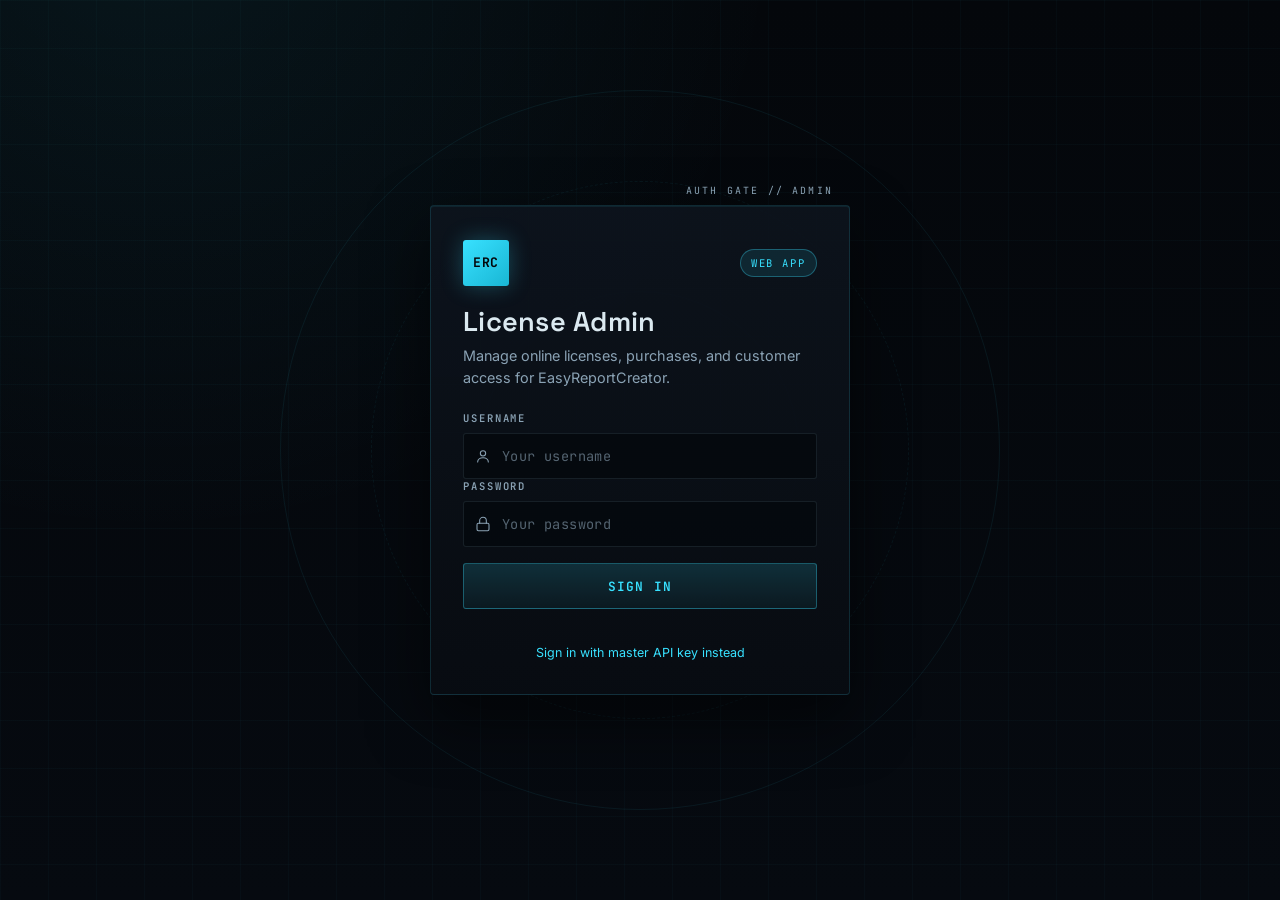
==== website/admin/index.html @ 5f50df86 "Add licence admin, Moneybird buy flow, and site copy fixes. Ship a night-theme admin (issued keys, p" ====
<!DOCTYPE html>
<html lang="en">
<head>
  <meta charset="utf-8">
  <meta name="viewport" content="width=device-width, initial-scale=1">
  <meta name="color-scheme" content="dark">
  <title>License Admin — EasyReportCreator</title>
  <link rel="preconnect" href="https://fonts.googleapis.com">
  <link rel="preconnect" href="https://fonts.gstatic.com" crossorigin>
  <link href="https://fonts.googleapis.com/css2?family=Inter:wght@400;500;600;700&family=Space+Grotesk:wght@500;600;700&family=JetBrains+Mono:wght@400;500;600;700&display=swap" rel="stylesheet">
  <link rel="stylesheet" href="admin.css?v=20260917f">
</head>
<body>
  <div id="login-shell" class="login-shell">
    <div class="login-glow" aria-hidden="true"></div>
    <div class="login-card">
      <div class="login-card-header">
        <div class="login-brand-row">
          <div class="brand-mark">ERC</div>
          <span class="login-product-badge">Web app</span>
        </div>
        <h1>License Admin</h1>
        <p class="login-lead">Manage online licenses, purchases, and customer access for EasyReportCreator.</p>
      </div>

      <form id="login-form" class="login-form">
        <div id="login-userpass">
          <div class="login-field">
            <label class="field-label" for="login-username">Username</label>
            <div class="login-input-wrap">
              <span class="login-input-icon" aria-hidden="true">
                <svg viewBox="0 0 24 24"><circle cx="12" cy="8" r="4"/><path d="M4 21c0-4 3.6-6.5 8-6.5s8 2.5 8 6.5"/></svg>
              </span>
              <input id="login-username" type="text" autocomplete="username" placeholder="Your username">
            </div>
          </div>
          <div class="login-field">
            <label class="field-label" for="login-password">Password</label>
            <div class="login-input-wrap">
              <span class="login-input-icon" aria-hidden="true">
                <svg viewBox="0 0 24 24"><rect x="3" y="11" width="18" height="11" rx="2"/><path d="M7 11V7a5 5 0 0 1 10 0v4"/></svg>
              </span>
              <input id="login-password" type="password" autocomplete="current-password" placeholder="Your password">
            </div>
          </div>
        </div>
        <div id="login-masterkey" class="hidden">
          <div class="login-field">
            <label class="field-label" for="admin-api-key">Master API key</label>
            <div class="login-input-wrap">
              <span class="login-input-icon" aria-hidden="true">
                <svg viewBox="0 0 24 24"><rect x="3" y="11" width="18" height="11" rx="2"/><path d="M7 11V7a5 5 0 0 1 10 0v4"/></svg>
              </span>
              <input id="admin-api-key" type="password" autocomplete="current-password" placeholder="Enter the master API key">
              <button id="toggle-api-key" class="login-toggle-key" type="button" aria-label="Show API key">
                <svg class="icon-show" viewBox="0 0 24 24"><path d="M2 12s3.5-7 10-7 10 7 10 7-3.5 7-10 7-10-7-10-7Z"/><circle cx="12" cy="12" r="3"/></svg>
                <svg class="icon-hide hidden" viewBox="0 0 24 24"><path d="M9.9 4.24A10.94 10.94 0 0 1 12 4c6.5 0 10 7 10 7a17.2 17.2 0 0 1-2.16 3.19"/><path d="M6.11 6.11A17.3 17.3 0 0 0 2 12s3.5 7 10 7a10.8 10.8 0 0 0 5.11-1.28"/><path d="M2 2l20 20"/><path d="M9.88 9.88a3 3 0 0 0 4.24 4.24"/></svg>
              </button>
            </div>
          </div>
        </div>
        <button class="btn btn-primary btn-login full-width" type="submit">Sign in</button>
        <div class="login-alt">
          <button id="login-mode-toggle" type="button">Sign in with master API key instead</button>
        </div>
      </form>
      <div id="login-message" class="inline-message hidden"></div>
    </div>
  </div>

  <div id="app-shell" class="app-shell hidden">
    <div id="sidebar-backdrop" class="sidebar-backdrop hidden"></div>

    <aside id="sidebar" class="sidebar" aria-label="Main navigation">
      <div class="sidebar-top">
        <div class="sidebar-brand">
          <div class="brand-mark small">ERC</div>
          <div>
            <div class="brand-title">License Admin</div>
            <div class="brand-subtitle">EasyReportCreator</div>
          </div>
        </div>
        <button id="sidebar-close" class="btn btn-icon btn-toolbar sidebar-close mobile-only" type="button" aria-label="Close menu">
          <svg viewBox="0 0 24 24"><path d="M18 6 6 18"/><path d="m6 6 12 12"/></svg>
        </button>
      </div>

      <nav class="sidebar-nav" aria-label="Main">
        <button class="nav-item active" data-view="overview" type="button">
          <span class="nav-icon" aria-hidden="true">
            <svg viewBox="0 0 24 24"><rect x="3" y="3" width="7" height="9" rx="1.5"/><rect x="14" y="3" width="7" height="5" rx="1.5"/><rect x="14" y="12" width="7" height="9" rx="1.5"/><rect x="3" y="16" width="7" height="5" rx="1.5"/></svg>
          </span>
          Overview
        </button>
        <button class="nav-item" data-view="licenses" type="button">
          <span class="nav-icon" aria-hidden="true">
            <svg viewBox="0 0 24 24"><circle cx="6.5" cy="12" r="3.5"/><path d="M10 12h10.5"/><path d="M18 12v3"/><path d="M20.5 12v3.5"/></svg>
          </span>
          Licenses
        </button>
        <button class="nav-item" data-view="purchases" type="button">
          <span class="nav-icon" aria-hidden="true">
            <svg viewBox="0 0 24 24"><path d="M18 8a6 6 0 0 0-12 0c0 7-3 9-3 9h18s-3-2-3-9"/><path d="M13.73 21a2 2 0 0 1-3.46 0"/></svg>
          </span>
          Purchases
          <span id="nav-purchases-badge" class="nav-badge hidden">0</span>
        </button>
        <button class="nav-item" data-view="customers" type="button">
          <span class="nav-icon" aria-hidden="true">
            <svg viewBox="0 0 24 24"><circle cx="9" cy="8" r="3.5"/><path d="M2.5 20c0-3.5 3-5.5 6.5-5.5s6.5 2 6.5 5.5"/><circle cx="17" cy="9" r="2.5"/><path d="M17.5 14.6c2.4.5 4 2.1 4 4.4"/></svg>
          </span>
          Customers
        </button>
      </nav>

      <div class="sidebar-footer">
        <div id="current-user-chip" class="current-user">
          <div id="current-user-name" class="current-user-name">admin</div>
          <div id="current-user-role" class="current-user-role">Administrator</div>
        </div>
        <button id="logout-button" class="btn btn-ghost full-width" type="button">Sign out</button>
      </div>
    </aside>

    <div class="app-main">
      <header class="app-header">
        <div class="header-left">
          <button id="menu-toggle" class="btn btn-icon btn-toolbar menu-toggle mobile-only" type="button" aria-label="Open menu">
            <svg viewBox="0 0 24 24"><path d="M4 7h16"/><path d="M4 12h16"/><path d="M4 17h16"/></svg>
          </button>
          <div>
            <h1 id="page-title">Overview</h1>
            <p id="page-subtitle">Monitor licenses and customer access at a glance.</p>
          </div>
        </div>
        <div class="header-actions">
          <button id="refresh-button" class="btn btn-icon btn-toolbar" type="button" title="Refresh">
            <svg viewBox="0 0 24 24"><path d="M21 12a9 9 0 1 1-2.64-6.36"/><path d="M21 3v6h-6"/></svg>
          </button>
          <button id="create-license-button" class="btn btn-primary" type="button">+ New license</button>
        </div>
      </header>

      <main class="page-content">
        <section id="view-overview" class="view active">
          <div class="stats-grid">
            <article class="stat-card">
              <div class="stat-label">Total licenses</div>
              <div id="stats-total-licenses" class="stat-value">0</div>
            </article>
            <article class="stat-card accent">
              <div class="stat-label">Available</div>
              <div id="stats-available-licenses" class="stat-value">0</div>
            </article>
            <article class="stat-card">
              <div class="stat-label">Licenses in use</div>
              <div id="stats-licenses-in-use" class="stat-value">0</div>
            </article>
            <article class="stat-card warn">
              <div class="stat-label">Revoked licenses</div>
              <div id="stats-revoked-licenses" class="stat-value">0</div>
            </article>
            <article class="stat-card notification-stat">
              <div class="stat-label">Pending purchases</div>
              <div id="stats-pending-purchases" class="stat-value">0</div>
            </article>
          </div>

          <section id="pending-purchases-panel" class="panel notification-panel hidden">
            <div class="panel-head">
              <div>
                <h2>Purchase checkouts</h2>
                <p class="panel-desc">Buyers started Moneybird checkout. After payment, issue a key and email it.</p>
              </div>
              <button class="btn btn-ghost btn-small" data-view-jump="purchases" type="button">View all</button>
            </div>
            <div id="pending-purchases-list" class="notification-list"></div>
          </section>

          <div class="split-grid">
            <section class="panel">
              <div class="panel-head"><h2>Recent activity</h2></div>
              <ul id="activity-list" class="activity-list"></ul>
              <div id="activity-empty" class="empty-state hidden">
                <strong>No activity yet</strong>
                <p>Create your first license to get started.</p>
                <button class="btn btn-primary" data-open-create type="button">Create license</button>
              </div>
            </section>
            <section class="panel">
              <div class="panel-head"><h2>Quick actions</h2></div>
              <div class="quick-actions">
                <button class="quick-action" data-open-create type="button">
                  <span class="quick-action-title">Issue a license</span>
                  <span class="quick-action-desc">Generate a 1-year key for a customer</span>
                </button>
                <button class="quick-action" data-view-jump="licenses" type="button">
                  <span class="quick-action-title">Browse licenses</span>
                  <span class="quick-action-desc">Search, copy keys, and revoke access</span>
                </button>
                <button class="quick-action" data-view-jump="purchases" type="button">
                  <span class="quick-action-title">Review purchases</span>
                  <span class="quick-action-desc">Fulfil Moneybird checkouts and email keys</span>
                </button>
              </div>
            </section>
          </div>
        </section>

        <section id="view-licenses" class="view">
          <section class="panel">
            <div class="panel-head">
              <div>
                <h2>License keys</h2>
                <p class="panel-desc">Search, filter, and manage all issued license keys.</p>
              </div>
            </div>
            <div class="toolbar">
              <input id="license-search" class="search-input" type="search" placeholder="Search by license key or customer name">
              <div class="filter-tabs" role="tablist">
                <button class="filter-tab active" data-license-filter="all" type="button">All</button>
                <button class="filter-tab" data-license-filter="available" type="button">Available</button>
                <button class="filter-tab" data-license-filter="in_use" type="button">In use</button>
                <button class="filter-tab" data-license-filter="revoked" type="button">Revoked</button>
              </div>
            </div>
            <div class="table-wrap">
              <table class="data-table">
                <thead>
                  <tr>
                    <th>License key</th>
                    <th>Customer</th>
                    <th>Validity</th>
                    <th>Status</th>
                    <th>Created</th>
                    <th></th>
                  </tr>
                </thead>
                <tbody id="licenses-table-body"></tbody>
              </table>
            </div>
            <div id="licenses-empty" class="empty-state hidden">
              <strong>No licenses found</strong>
              <p>Try a different search or create a new license.</p>
            </div>
          </section>
        </section>

        <section id="view-purchases" class="view">
          <section class="panel">
            <div class="panel-head">
              <div>
                <h2>Purchases</h2>
                <p class="panel-desc">Checkout intents from the buy page (Moneybird). Issue a key after payment.</p>
              </div>
            </div>
            <div class="toolbar">
              <input id="purchase-search" class="search-input" type="search" placeholder="Search by name, email, or company">
              <div class="filter-tabs" role="tablist">
                <button class="filter-tab active" data-purchase-filter="pending" type="button">Pending</button>
                <button class="filter-tab" data-purchase-filter="fulfilled" type="button">Fulfilled</button>
                <button class="filter-tab" data-purchase-filter="all" type="button">All</button>
              </div>
            </div>
            <div class="table-wrap">
              <table class="data-table">
                <thead>
                  <tr>
                    <th>When</th>
                    <th>Name</th>
                    <th>Email</th>
                    <th>Company</th>
                    <th>VAT</th>
                    <th>Status</th>
                    <th></th>
                  </tr>
                </thead>
                <tbody id="purchases-table-body"></tbody>
              </table>
            </div>
            <div id="purchases-empty" class="empty-state hidden">
              <strong>No purchases found</strong>
              <p>Intents appear when someone starts checkout on the buy page.</p>
            </div>
          </section>
        </section>

        <section id="view-customers" class="view">
          <section class="panel">
            <div class="panel-head">
              <div>
                <h2>Customers</h2>
                <p class="panel-desc">People who hold a license key — contact details and keys in one place.</p>
              </div>
            </div>
            <div class="toolbar">
              <input id="customer-search" class="search-input" type="search" placeholder="Search by name, email, or company">
            </div>
            <div class="table-wrap">
              <table class="data-table">
                <thead>
                  <tr>
                    <th>Customer</th>
                    <th>Email</th>
                    <th>Company</th>
                    <th>Licenses</th>
                    <th>Last activity</th>
                  </tr>
                </thead>
                <tbody id="customers-table-body"></tbody>
              </table>
            </div>
            <div id="customers-empty" class="empty-state hidden">
              <strong>No customers yet</strong>
              <p>Customers appear when you issue licenses or fulfil purchases.</p>
            </div>
          </section>
        </section>
      </main>
    </div>
  </div>

  <div id="toast-container" class="toast-container" aria-live="polite"></div>

  <div id="modal-backdrop" class="modal-backdrop hidden">
    <div id="modal" class="modal" role="dialog" aria-modal="true" aria-labelledby="modal-title">
      <div class="modal-header">
        <h2 id="modal-title">Modal</h2>
        <button id="modal-close" class="btn btn-icon btn-toolbar" type="button" aria-label="Close">
          <svg viewBox="0 0 24 24"><path d="M18 6 6 18"/><path d="m6 6 12 12"/></svg>
        </button>
      </div>
      <div id="modal-body" class="modal-body"></div>
      <div id="modal-footer" class="modal-footer hidden"></div>
    </div>
  </div>

  <script src="admin.js?v=20260917f"></script>
</body>
</html>
---- website/admin/admin.css ----
:root {
  /* Render native widgets (select dropdowns, autofill, spinners, scrollbars)
     in dark mode so they match the theme. */
  color-scheme: dark;
  --bg: #04070b;
  --bg-soft: #070b11;
  --panel: #0a0f16;
  --panel-2: #0d141d;
  --border: rgba(56, 225, 255, 0.14);
  --border-strong: rgba(56, 225, 255, 0.32);
  --hairline: rgba(148, 197, 214, 0.12);
  --text: #dbe9f0;
  --muted: #8aa2b4;
  --accent: #38e1ff;
  --accent-dim: #19b6d4;
  --accent-soft: rgba(56, 225, 255, 0.1);
  --accent-glow: rgba(56, 225, 255, 0.28);
  --success: #3dedae;
  --success-soft: rgba(61, 237, 174, 0.12);
  --warn: #ffb547;
  --warn-soft: rgba(255, 181, 71, 0.12);
  --danger: #ff5470;
  --danger-soft: rgba(255, 84, 112, 0.12);
  --radius: 4px;
  --radius-sm: 3px;
  --shadow: 0 24px 60px rgba(0, 0, 0, 0.55);
  --sidebar-width: 264px;
  --font-display: "Space Grotesk", "Inter", sans-serif;
  --font-body: "Inter", "Segoe UI", sans-serif;
  --font-mono: "JetBrains Mono", Consolas, monospace;
}

* {
  box-sizing: border-box;
}

html,
body {
  margin: 0;
  min-height: 100%;
}

body {
  font-family: var(--font-body);
  font-size: 14px;
  background:
    linear-gradient(rgba(56, 225, 255, 0.025) 1px, transparent 1px),
    linear-gradient(90deg, rgba(56, 225, 255, 0.025) 1px, transparent 1px),
    radial-gradient(circle at 12% -10%, rgba(56, 225, 255, 0.07), transparent 42%),
    linear-gradient(180deg, var(--bg) 0%, #060a10 100%);
  background-size: 48px 48px, 48px 48px, auto, auto;
  color: var(--text);
  -webkit-font-smoothing: antialiased;
}

button,
input {
  font: inherit;
}

.hidden {
  display: none !important;
}

.mono {
  font-family: var(--font-mono);
  font-size: 0.86em;
  letter-spacing: 0.02em;
}

::selection {
  background: rgba(56, 225, 255, 0.28);
}

::-webkit-scrollbar {
  width: 10px;
  height: 10px;
}

::-webkit-scrollbar-thumb {
  background: rgba(56, 225, 255, 0.16);
  border: 3px solid var(--bg);
  border-radius: 8px;
}

::-webkit-scrollbar-track {
  background: transparent;
}

/* ---------- Login ---------- */

.login-shell {
  position: relative;
  min-height: 100vh;
  display: grid;
  place-items: center;
  padding: 24px;
  overflow: hidden;
}

.login-glow {
  position: absolute;
  width: 720px;
  height: 720px;
  border: 1px solid var(--border);
  border-radius: 999px;
  opacity: 0.5;
  pointer-events: none;
}

.login-glow::before,
.login-glow::after {
  content: "";
  position: absolute;
  inset: 90px;
  border: 1px dashed rgba(56, 225, 255, 0.12);
  border-radius: 999px;
}

.login-glow::after {
  inset: 200px;
  border-style: solid;
  border-color: rgba(56, 225, 255, 0.08);
}

.login-card {
  position: relative;
  width: min(420px, 100%);
  padding: 34px 32px 30px;
  background: linear-gradient(180deg, rgba(13, 20, 29, 0.92), rgba(8, 12, 18, 0.96));
  border: 1px solid var(--border);
  border-radius: var(--radius);
  box-shadow: var(--shadow), inset 0 1px 0 rgba(56, 225, 255, 0.08);
}

.login-card::before {
  content: "AUTH GATE // ADMIN";
  position: absolute;
  top: -1px;
  right: 16px;
  transform: translateY(-100%);
  font-family: var(--font-mono);
  font-size: 0.62rem;
  letter-spacing: 0.22em;
  color: var(--muted);
  padding-bottom: 8px;
}

.login-card-header h1 {
  margin: 18px 0 6px;
  font-family: var(--font-display);
  font-size: 1.7rem;
  font-weight: 600;
  letter-spacing: 0.01em;
}

.login-brand-row {
  display: flex;
  align-items: center;
  justify-content: space-between;
  gap: 12px;
}

.brand-mark {
  width: 46px;
  height: 46px;
  display: grid;
  place-items: center;
  font-family: var(--font-mono);
  font-weight: 700;
  font-size: 0.82rem;
  letter-spacing: 0.06em;
  color: var(--bg);
  background: linear-gradient(135deg, var(--accent), var(--accent-dim));
  border-radius: var(--radius-sm);
  box-shadow: 0 0 22px var(--accent-glow);
}

.brand-mark.small {
  width: 38px;
  height: 38px;
  font-size: 0.7rem;
}

.login-product-badge {
  font-family: var(--font-mono);
  font-size: 0.66rem;
  letter-spacing: 0.18em;
  text-transform: uppercase;
  color: var(--accent);
  padding: 6px 10px;
  border: 1px solid var(--border-strong);
  border-radius: 999px;
  background: var(--accent-soft);
}

.login-lead {
  margin: 0 0 22px;
  color: var(--muted);
  font-size: 0.9rem;
  line-height: 1.55;
}

.login-form {
  display: grid;
  gap: 16px;
}

.login-field {
  display: grid;
  gap: 8px;
}

.field-label {
  font-family: var(--font-mono);
  font-size: 0.66rem;
  font-weight: 600;
  letter-spacing: 0.18em;
  text-transform: uppercase;
  color: var(--muted);
}

.login-input-wrap {
  position: relative;
  display: flex;
  align-items: center;
}

.login-input-icon {
  position: absolute;
  left: 12px;
  width: 16px;
  height: 16px;
  color: var(--muted);
  pointer-events: none;
}

.login-input-icon svg {
  width: 100%;
  height: 100%;
  fill: none;
  stroke: currentColor;
  stroke-width: 1.6;
  stroke-linecap: round;
  stroke-linejoin: round;
}

.login-input-wrap input {
  width: 100%;
  height: 46px;
  padding: 0 44px 0 38px;
  background: rgba(4, 8, 12, 0.7);
  border: 1px solid var(--hairline);
  border-radius: var(--radius-sm);
  color: var(--text);
  font-family: var(--font-mono);
  font-size: 0.85rem;
  letter-spacing: 0.05em;
  transition: border-color 0.15s ease, box-shadow 0.15s ease;
}

.login-input-wrap input:focus {
  outline: none;
  border-color: var(--accent);
  box-shadow: 0 0 0 1px var(--accent), 0 0 18px rgba(56, 225, 255, 0.14);
}

.login-input-wrap input::placeholder {
  color: rgba(138, 162, 180, 0.6);
  letter-spacing: 0.03em;
}

input:-webkit-autofill,
input:-webkit-autofill:hover,
input:-webkit-autofill:focus,
input:-webkit-autofill:active,
textarea:-webkit-autofill,
select:-webkit-autofill {
  /* Chrome paints autofilled fields white; the inset shadow repaints them dark. */
  -webkit-box-shadow: 0 0 0 1000px #060b10 inset;
  box-shadow: 0 0 0 1000px #060b10 inset;
  -webkit-text-fill-color: var(--text);
  caret-color: var(--text);
  border: 1px solid var(--hairline);
  transition: background-color 9999s ease-out 0s;
}

/* Native selects (role pickers etc.) and their dropdown lists. */
select {
  background-color: rgba(4, 8, 12, 0.7);
  color: var(--text);
  border: 1px solid var(--hairline);
  border-radius: var(--radius-sm);
}

select:focus {
  outline: none;
  border-color: var(--accent);
  box-shadow: 0 0 0 1px var(--accent);
}

select option {
  background-color: var(--panel-2);
  color: var(--text);
}

/* Chrome paints the selected option with a native light highlight; the inset
   shadow repaints it (same trick as autofill). */
select option:checked {
  box-shadow: 0 0 10px 100px var(--panel-2) inset;
  color: var(--accent);
}

/* Search fields: keep the native clear button from rendering light. */
input[type="search"]::-webkit-search-cancel-button {
  filter: invert(0.7);
}

.login-toggle-key {
  position: absolute;
  right: 6px;
  width: 34px;
  height: 34px;
  display: grid;
  place-items: center;
  background: transparent;
  border: none;
  border-radius: var(--radius-sm);
  color: var(--muted);
  cursor: pointer;
  transition: color 0.15s ease, background 0.15s ease;
}

.login-toggle-key:hover {
  color: var(--accent);
  background: var(--accent-soft);
}

.login-toggle-key svg {
  width: 17px;
  height: 17px;
  fill: none;
  stroke: currentColor;
  stroke-width: 1.6;
  stroke-linecap: round;
  stroke-linejoin: round;
}

/* ---------- Buttons ---------- */

.btn {
  display: inline-flex;
  align-items: center;
  justify-content: center;
  gap: 8px;
  height: 38px;
  padding: 0 16px;
  border-radius: var(--radius-sm);
  border: 1px solid var(--hairline);
  background: var(--panel-2);
  color: var(--text);
  font-family: var(--font-mono);
  font-size: 0.74rem;
  font-weight: 600;
  letter-spacing: 0.1em;
  text-transform: uppercase;
  cursor: pointer;
  transition: background 0.15s ease, border-color 0.15s ease, color 0.15s ease, box-shadow 0.15s ease;
}

.btn:hover {
  border-color: var(--border-strong);
}

.btn:disabled {
  opacity: 0.45;
  cursor: not-allowed;
}

.btn-primary {
  background: linear-gradient(180deg, rgba(56, 225, 255, 0.16), rgba(56, 225, 255, 0.06));
  border-color: var(--border-strong);
  color: var(--accent);
}

.btn-primary:hover {
  background: linear-gradient(180deg, rgba(56, 225, 255, 0.26), rgba(56, 225, 255, 0.1));
  box-shadow: 0 0 18px rgba(56, 225, 255, 0.2);
}

.btn-secondary {
  background: var(--panel-2);
}

.btn-ghost {
  background: transparent;
  border-color: transparent;
  color: var(--muted);
}

.btn-ghost:hover {
  color: var(--text);
  border-color: var(--hairline);
}

.btn-danger {
  background: var(--danger-soft);
  border-color: rgba(255, 84, 112, 0.35);
  color: #ff8ba0;
}

.btn-danger:hover {
  background: rgba(255, 84, 112, 0.2);
  box-shadow: 0 0 16px rgba(255, 84, 112, 0.18);
}

.btn-small {
  height: 30px;
  padding: 0 12px;
  font-size: 0.66rem;
}

.btn-login {
  height: 46px;
  font-size: 0.8rem;
}

.full-width {
  width: 100%;
}

.btn-icon {
  width: 38px;
  padding: 0;
  flex-shrink: 0;
}

.btn-icon svg {
  width: 17px;
  height: 17px;
  fill: none;
  stroke: currentColor;
  stroke-width: 1.6;
  stroke-linecap: round;
  stroke-linejoin: round;
}

.btn-toolbar {
  background: transparent;
  color: var(--muted);
}

.btn-toolbar:hover {
  color: var(--accent);
  background: var(--accent-soft);
}

.btn-copy {
  width: 26px;
  height: 26px;
  font-size: 0.8rem;
  border: none;
  background: transparent;
  color: var(--muted);
}

.btn-copy:hover {
  color: var(--accent);
}

#refresh-button.is-loading svg {
  animation: spin 0.9s linear infinite;
}

@keyframes spin {
  to { transform: rotate(360deg); }
}

.inline-message {
  margin-top: 16px;
  padding: 11px 13px;
  border-radius: var(--radius-sm);
  border: 1px solid var(--hairline);
  background: var(--panel-2);
  font-family: var(--font-mono);
  font-size: 0.76rem;
  letter-spacing: 0.03em;
}

.inline-message.error {
  border-color: rgba(255, 84, 112, 0.4);
  background: var(--danger-soft);
  color: #ff9aac;
}

.inline-message.success {
  border-color: rgba(61, 237, 174, 0.4);
  background: var(--success-soft);
  color: var(--success);
}

/* ---------- App shell ---------- */

.app-shell {
  min-height: 100vh;
  display: grid;
  grid-template-columns: var(--sidebar-width) 1fr;
}

.sidebar {
  position: sticky;
  top: 0;
  height: 100vh;
  padding: 20px 16px;
  background: linear-gradient(180deg, rgba(7, 11, 17, 0.98), rgba(5, 8, 12, 0.99));
  border-right: 1px solid var(--border);
  display: flex;
  flex-direction: column;
  z-index: 30;
}

.sidebar-top {
  display: flex;
  align-items: flex-start;
  justify-content: space-between;
  gap: 8px;
}

.sidebar-brand {
  display: flex;
  align-items: center;
  gap: 12px;
  padding: 8px 10px 20px;
}

.brand-title {
  font-family: var(--font-display);
  font-weight: 600;
  font-size: 0.98rem;
  letter-spacing: 0.02em;
}

.brand-subtitle {
  font-family: var(--font-mono);
  color: var(--muted);
  font-size: 0.64rem;
  letter-spacing: 0.16em;
  text-transform: uppercase;
  margin-top: 3px;
}

.sidebar-nav {
  display: grid;
  gap: 4px;
  padding-top: 14px;
  border-top: 1px solid var(--hairline);
}

.sidebar-nav::before {
  content: "// NAVIGATION";
  font-family: var(--font-mono);
  font-size: 0.6rem;
  letter-spacing: 0.22em;
  color: var(--muted);
  padding: 2px 12px 8px;
}

.nav-item {
  position: relative;
  display: flex;
  align-items: center;
  gap: 11px;
  width: 100%;
  padding: 11px 12px;
  border: 1px solid transparent;
  border-radius: var(--radius-sm);
  background: transparent;
  color: var(--muted);
  font-family: var(--font-mono);
  font-size: 0.76rem;
  font-weight: 500;
  letter-spacing: 0.1em;
  text-transform: uppercase;
  text-align: left;
  cursor: pointer;
  transition: color 0.15s ease, background 0.15s ease, border-color 0.15s ease;
}

.nav-item:hover {
  color: var(--text);
  background: rgba(56, 225, 255, 0.05);
}

.nav-item.active {
  color: var(--accent);
  background: var(--accent-soft);
  border-color: var(--border);
}

.nav-item.active::before {
  content: "";
  position: absolute;
  left: -17px;
  top: 8px;
  bottom: 8px;
  width: 2px;
  background: var(--accent);
  box-shadow: 0 0 12px var(--accent-glow);
}

.nav-icon {
  width: 17px;
  height: 17px;
  flex-shrink: 0;
}

.nav-icon svg {
  width: 100%;
  height: 100%;
  fill: none;
  stroke: currentColor;
  stroke-width: 1.4;
  stroke-linecap: round;
  stroke-linejoin: round;
}

.nav-badge {
  margin-left: auto;
  min-width: 20px;
  height: 20px;
  padding: 0 6px;
  display: inline-flex;
  align-items: center;
  justify-content: center;
  font-family: var(--font-mono);
  font-size: 0.66rem;
  font-weight: 700;
  color: var(--bg);
  background: var(--warn);
  border-radius: 2px;
}

.sidebar-footer {
  margin-top: auto;
  padding-top: 14px;
  border-top: 1px solid var(--hairline);
}

.sidebar-backdrop {
  position: fixed;
  inset: 0;
  background: rgba(0, 0, 0, 0.6);
  z-index: 25;
}

/* ---------- Header ---------- */

.app-main {
  min-width: 0;
  display: flex;
  flex-direction: column;
}

.app-header {
  position: sticky;
  top: 0;
  z-index: 20;
  display: flex;
  align-items: center;
  justify-content: space-between;
  gap: 16px;
  padding: 18px 28px;
  background: rgba(4, 7, 11, 0.85);
  border-bottom: 1px solid var(--border);
  backdrop-filter: blur(10px);
}

.header-left {
  display: flex;
  align-items: center;
  gap: 12px;
  min-width: 0;
}

.app-header h1 {
  margin: 0;
  font-family: var(--font-display);
  font-size: 1.4rem;
  font-weight: 600;
  letter-spacing: 0.01em;
}

.app-header h1::before {
  content: "// ";
  color: var(--accent);
  font-family: var(--font-mono);
  font-size: 0.9em;
}

.app-header p {
  margin: 3px 0 0;
  color: var(--muted);
  font-size: 0.8rem;
}

.header-actions {
  display: flex;
  align-items: center;
  gap: 8px;
}

.notification-button {
  position: relative;
}

.notification-badge {
  position: absolute;
  top: 4px;
  right: 4px;
  min-width: 14px;
  height: 14px;
  padding: 0 3px;
  display: inline-flex;
  align-items: center;
  justify-content: center;
  font-family: var(--font-mono);
  font-size: 0.54rem;
  font-weight: 700;
  line-height: 1;
  color: var(--bg);
  background: var(--warn);
  border: 1px solid var(--bg);
  border-radius: 2px;
  box-shadow: 0 0 6px rgba(255, 181, 71, 0.45);
}

/* ---------- Content / views ---------- */

.page-content {
  flex: 1;
  padding: 26px 28px 48px;
}

.view {
  display: none;
}

.view.active {
  display: block;
  animation: view-in 0.25s ease;
}

@keyframes view-in {
  from { opacity: 0; transform: translateY(6px); }
  to { opacity: 1; transform: none; }
}

/* ---------- Stats ---------- */

.stats-grid {
  display: grid;
  grid-template-columns: repeat(5, minmax(0, 1fr));
  gap: 14px;
  margin-bottom: 20px;
}

.stat-card {
  position: relative;
  padding: 18px;
  background: linear-gradient(180deg, var(--panel-2), var(--panel));
  border: 1px solid var(--hairline);
  border-radius: var(--radius);
  overflow: hidden;
}

.stat-card::before {
  content: "";
  position: absolute;
  top: 0;
  left: 0;
  right: 0;
  height: 1px;
  background: linear-gradient(90deg, var(--accent), transparent 65%);
  opacity: 0.35;
}

.stat-card.accent {
  border-color: var(--border-strong);
}

.stat-card.accent::before {
  opacity: 0.9;
}

.stat-card.warn::before {
  background: linear-gradient(90deg, var(--warn), transparent 65%);
  opacity: 0.75;
}

.stat-card.notification-stat::before {
  background: linear-gradient(90deg, var(--warn), transparent 65%);
  opacity: 0.75;
}

.stat-label {
  font-family: var(--font-mono);
  font-size: 0.64rem;
  font-weight: 600;
  letter-spacing: 0.18em;
  text-transform: uppercase;
  color: var(--muted);
}

.stat-value {
  margin-top: 10px;
  font-family: var(--font-mono);
  font-size: 2rem;
  font-weight: 700;
  letter-spacing: -0.01em;
  color: var(--text);
}

.stat-card.accent .stat-value {
  color: var(--accent);
  text-shadow: 0 0 22px var(--accent-glow);
}

.stat-card.warn .stat-value,
.stat-card.notification-stat .stat-value {
  color: var(--warn);
}

/* ---------- Panels ---------- */

.panel {
  padding: 20px;
  background: linear-gradient(180deg, rgba(13, 20, 29, 0.6), rgba(9, 14, 20, 0.75));
  border: 1px solid var(--hairline);
  border-radius: var(--radius);
  margin-bottom: 18px;
}

.panel-head {
  display: flex;
  align-items: flex-start;
  justify-content: space-between;
  gap: 12px;
  margin-bottom: 16px;
}

.panel-head h2 {
  margin: 0;
  font-family: var(--font-display);
  font-size: 1.02rem;
  font-weight: 600;
  letter-spacing: 0.02em;
}

.panel-head h2::before {
  content: "// ";
  color: var(--accent);
  font-family: var(--font-mono);
  font-size: 0.88em;
}

.panel-desc {
  margin: 5px 0 0;
  color: var(--muted);
  font-size: 0.8rem;
  line-height: 1.5;
}

.split-grid {
  display: grid;
  grid-template-columns: 1.25fr 0.75fr;
  gap: 18px;
}

.split-grid .panel {
  margin-bottom: 0;
}

/* ---------- Notifications panel ---------- */

.notification-panel {
  border-color: rgba(255, 181, 71, 0.28);
}

.notification-list {
  display: grid;
  gap: 8px;
}

.notification-item {
  display: flex;
  align-items: center;
  justify-content: space-between;
  gap: 14px;
  width: 100%;
  padding: 13px 14px;
  background: rgba(4, 8, 12, 0.55);
  border: 1px solid var(--hairline);
  border-left: 2px solid var(--warn);
  border-radius: var(--radius-sm);
  color: var(--text);
  text-align: left;
  cursor: pointer;
  transition: border-color 0.15s ease, background 0.15s ease;
}

.notification-item:hover {
  background: rgba(56, 225, 255, 0.05);
  border-color: var(--border-strong);
  border-left-color: var(--warn);
}

.notification-item-title {
  font-weight: 600;
  font-size: 0.88rem;
}

.notification-item-meta {
  margin-top: 3px;
  color: var(--muted);
  font-family: var(--font-mono);
  font-size: 0.72rem;
  letter-spacing: 0.03em;
}

.notification-item-action {
  font-family: var(--font-mono);
  font-size: 0.68rem;
  font-weight: 700;
  letter-spacing: 0.14em;
  text-transform: uppercase;
  color: var(--accent);
  white-space: nowrap;
}

.notification-item-action::after {
  content: " →";
}

/* ---------- Activity ---------- */

.activity-list {
  list-style: none;
  margin: 0;
  padding: 0;
  display: grid;
  gap: 6px;
}

.activity-item {
  display: flex;
  align-items: center;
  gap: 12px;
  padding: 11px 12px;
  border: 1px solid transparent;
  border-bottom: 1px solid var(--hairline);
  border-radius: var(--radius-sm);
}

.activity-item:last-child {
  border-bottom-color: transparent;
}

.activity-icon {
  width: 32px;
  height: 32px;
  display: grid;
  place-items: center;
  border-radius: var(--radius-sm);
  border: 1px solid var(--hairline);
  flex-shrink: 0;
}

.activity-icon svg {
  width: 15px;
  height: 15px;
  fill: none;
  stroke: currentColor;
  stroke-width: 1.5;
  stroke-linecap: round;
  stroke-linejoin: round;
}

.activity-icon.blue {
  color: var(--accent);
  background: var(--accent-soft);
  border-color: var(--border);
}

.activity-icon.warn {
  color: var(--warn);
  background: var(--warn-soft);
  border-color: rgba(255, 181, 71, 0.3);
}

.activity-icon.gray {
  color: var(--muted);
  background: rgba(109, 132, 150, 0.1);
}

.activity-copy {
  min-width: 0;
}

.activity-title {
  font-size: 0.86rem;
  font-weight: 500;
}

.activity-meta {
  margin-top: 2px;
  color: var(--muted);
  font-family: var(--font-mono);
  font-size: 0.7rem;
  letter-spacing: 0.03em;
  overflow: hidden;
  text-overflow: ellipsis;
  white-space: nowrap;
}

.activity-time {
  margin-left: auto;
  color: var(--muted);
  font-family: var(--font-mono);
  font-size: 0.68rem;
  letter-spacing: 0.06em;
  white-space: nowrap;
}

/* ---------- Quick actions ---------- */

.quick-actions {
  display: grid;
  gap: 10px;
}

.quick-action {
  position: relative;
  display: grid;
  gap: 4px;
  padding: 14px 16px;
  background: rgba(4, 8, 12, 0.55);
  border: 1px solid var(--hairline);
  border-radius: var(--radius-sm);
  color: var(--text);
  text-align: left;
  cursor: pointer;
  transition: border-color 0.15s ease, background 0.15s ease, transform 0.15s ease;
}

.quick-action::after {
  content: "→";
  position: absolute;
  right: 16px;
  top: 50%;
  transform: translateY(-50%);
  color: var(--accent);
  font-family: var(--font-mono);
  opacity: 0;
  transition: opacity 0.15s ease;
}

.quick-action:hover {
  border-color: var(--border-strong);
  background: var(--accent-soft);
}

.quick-action:hover::after {
  opacity: 1;
}

.quick-action-title {
  font-weight: 600;
  font-size: 0.9rem;
}

.quick-action-desc {
  color: var(--muted);
  font-size: 0.76rem;
}

/* ---------- Toolbar / search / filters ---------- */

.toolbar {
  display: flex;
  flex-wrap: wrap;
  align-items: center;
  gap: 12px;
  margin-bottom: 16px;
}

.search-input {
  flex: 1;
  min-width: 220px;
  height: 40px;
  padding: 0 14px;
  background: rgba(4, 8, 12, 0.7);
  border: 1px solid var(--hairline);
  border-radius: var(--radius-sm);
  color: var(--text);
  font-family: var(--font-mono);
  font-size: 0.8rem;
  letter-spacing: 0.03em;
  transition: border-color 0.15s ease, box-shadow 0.15s ease;
}

.search-input:focus {
  outline: none;
  border-color: var(--accent);
  box-shadow: 0 0 0 1px var(--accent);
}

.search-input::placeholder {
  color: rgba(138, 162, 180, 0.55);
}

.filter-tabs {
  display: inline-flex;
  padding: 3px;
  gap: 3px;
  background: rgba(4, 8, 12, 0.7);
  border: 1px solid var(--hairline);
  border-radius: var(--radius-sm);
}

.filter-tab {
  height: 32px;
  padding: 0 13px;
  border: 1px solid transparent;
  border-radius: 2px;
  background: transparent;
  color: var(--muted);
  font-family: var(--font-mono);
  font-size: 0.68rem;
  font-weight: 600;
  letter-spacing: 0.12em;
  text-transform: uppercase;
  cursor: pointer;
  transition: color 0.15s ease, background 0.15s ease, border-color 0.15s ease;
}

.filter-tab:hover {
  color: var(--text);
}

.filter-tab.active {
  color: var(--accent);
  background: var(--accent-soft);
  border-color: var(--border-strong);
}

/* ---------- Tables ---------- */

.table-wrap {
  overflow-x: auto;
  border: 1px solid var(--hairline);
  border-radius: var(--radius-sm);
}

.data-table {
  width: 100%;
  border-collapse: collapse;
  font-size: 0.84rem;
}

.data-table th {
  padding: 11px 14px;
  text-align: left;
  font-family: var(--font-mono);
  font-size: 0.62rem;
  font-weight: 600;
  letter-spacing: 0.18em;
  text-transform: uppercase;
  color: var(--muted);
  background: rgba(4, 8, 12, 0.75);
  border-bottom: 1px solid var(--border);
  white-space: nowrap;
}

.data-table td {
  padding: 12px 14px;
  border-bottom: 1px solid var(--hairline);
  vertical-align: middle;
}

.data-table tbody tr {
  transition: background 0.12s ease;
}

.data-table tbody tr:hover {
  background: rgba(56, 225, 255, 0.045);
}

.data-table tbody tr:last-child td {
  border-bottom: none;
}

.clickable-row {
  cursor: pointer;
}

.key-cell {
  display: flex;
  align-items: center;
  gap: 6px;
  white-space: nowrap;
}

.key-cell .mono {
  color: var(--accent);
}

.row-actions {
  display: flex;
  gap: 8px;
  justify-content: flex-end;
  white-space: nowrap;
}

/* ---------- Badges ---------- */

.badge {
  display: inline-flex;
  align-items: center;
  gap: 6px;
  padding: 4px 10px;
  border: 1px solid var(--hairline);
  border-radius: 2px;
  font-family: var(--font-mono);
  font-size: 0.64rem;
  font-weight: 700;
  letter-spacing: 0.14em;
  text-transform: uppercase;
}

.badge::before {
  content: "";
  width: 6px;
  height: 6px;
  border-radius: 999px;
  background: currentColor;
  box-shadow: 0 0 8px currentColor;
}

.badge-success {
  color: var(--success);
  background: var(--success-soft);
  border-color: rgba(61, 237, 174, 0.35);
}

.badge-danger {
  color: #ff8ba0;
  background: var(--danger-soft);
  border-color: rgba(255, 84, 112, 0.35);
}

.badge-warn {
  color: var(--warn);
  background: var(--warn-soft);
  border-color: rgba(255, 181, 71, 0.35);
}

.badge-neutral {
  color: var(--muted);
  background: rgba(109, 132, 150, 0.1);
  border-color: rgba(109, 132, 150, 0.3);
}

/* ---------- Empty state ---------- */

.empty-state {
  display: grid;
  justify-items: center;
  gap: 8px;
  padding: 40px 20px;
  text-align: center;
  color: var(--muted);
}

.empty-state strong {
  color: var(--text);
  font-family: var(--font-display);
  font-size: 0.98rem;
  letter-spacing: 0.02em;
}

.empty-state p {
  margin: 0;
  font-size: 0.82rem;
}

/* ---------- Toasts ---------- */

.toast-container {
  position: fixed;
  bottom: 22px;
  right: 22px;
  display: grid;
  gap: 10px;
  z-index: 100;
}

.toast {
  min-width: 260px;
  max-width: 380px;
  padding: 13px 16px;
  background: rgba(7, 11, 17, 0.97);
  border: 1px solid var(--border);
  border-left: 2px solid var(--accent);
  border-radius: var(--radius-sm);
  color: var(--text);
  font-family: var(--font-mono);
  font-size: 0.76rem;
  letter-spacing: 0.02em;
  line-height: 1.5;
  box-shadow: var(--shadow);
  opacity: 0;
  transform: translateY(8px);
  transition: opacity 0.2s ease, transform 0.2s ease;
}

.toast.show {
  opacity: 1;
  transform: none;
}

.toast.success {
  border-left-color: var(--success);
}

.toast.error {
  border-left-color: var(--danger);
}

/* ---------- Modal ---------- */

.modal-backdrop,
.drawer-backdrop {
  position: fixed;
  inset: 0;
  background: rgba(2, 4, 7, 0.72);
  backdrop-filter: blur(3px);
  z-index: 60;
}

.modal {
  position: relative;
  z-index: 61;
  width: min(520px, calc(100% - 32px));
  margin: 8vh auto 0;
  background: linear-gradient(180deg, var(--panel-2), var(--panel));
  border: 1px solid var(--border);
  border-radius: var(--radius);
  box-shadow: var(--shadow), inset 0 1px 0 rgba(56, 225, 255, 0.08);
}

.modal.modal-request {
  width: min(580px, calc(100% - 32px));
}

.modal-header,
.drawer-header {
  display: flex;
  justify-content: space-between;
  align-items: flex-start;
  gap: 12px;
  padding: 18px 20px;
  border-bottom: 1px solid var(--border);
}

.modal-header h2,
.drawer-header h2 {
  margin: 0;
  font-family: var(--font-display);
  font-size: 1.06rem;
  font-weight: 600;
  letter-spacing: 0.02em;
}

.modal-header h2::before {
  content: "// ";
  color: var(--accent);
  font-family: var(--font-mono);
  font-size: 0.88em;
}

.modal-body,
.drawer-body {
  padding: 20px;
}

.modal-footer {
  display: flex;
  justify-content: flex-end;
  gap: 10px;
  padding: 0 20px 20px;
}

.modal-footer.request-modal-footer {
  justify-content: space-between;
  align-items: center;
  gap: 12px;
  flex-wrap: wrap;
}

.modal-footer-actions {
  display: flex;
  align-items: center;
  gap: 10px;
  margin-left: auto;
}

/* ---------- Forms ---------- */

.form-stack {
  display: grid;
  gap: 16px;
}

.form-row {
  display: grid;
  grid-template-columns: 1fr 1fr;
  gap: 14px;
}

.form-field {
  display: grid;
  gap: 7px;
}

.form-field > label {
  font-family: var(--font-mono);
  font-size: 0.66rem;
  font-weight: 600;
  letter-spacing: 0.18em;
  text-transform: uppercase;
  color: var(--muted);
}

.form-field input[type="text"],
.form-field input[type="number"],
.form-field input[type="email"],
.form-field input[type="password"] {
  height: 42px;
  padding: 0 13px;
  background: rgba(4, 8, 12, 0.7);
  border: 1px solid var(--hairline);
  border-radius: var(--radius-sm);
  color: var(--text);
  font-family: var(--font-mono);
  font-size: 0.84rem;
  letter-spacing: 0.03em;
  width: 100%;
  transition: border-color 0.15s ease, box-shadow 0.15s ease;
}

.form-field input:focus {
  outline: none;
  border-color: var(--accent);
  box-shadow: 0 0 0 1px var(--accent);
}

.field-help {
  color: var(--muted);
  font-size: 0.73rem;
  line-height: 1.45;
}

.input-adorned {
  position: relative;
  display: flex;
  align-items: center;
}

.input-adorned input {
  padding-right: 58px !important;
}

.input-suffix {
  position: absolute;
  right: 13px;
  color: var(--muted);
  font-family: var(--font-mono);
  font-size: 0.66rem;
  font-weight: 600;
  letter-spacing: 0.14em;
  text-transform: uppercase;
  pointer-events: none;
}

.option-card {
  display: flex;
  align-items: flex-start;
  gap: 12px;
  padding: 13px 14px;
  background: rgba(4, 8, 12, 0.55);
  border: 1px solid var(--hairline);
  border-radius: var(--radius-sm);
  cursor: pointer;
  transition: border-color 0.15s ease, background 0.15s ease;
}

.option-card:hover {
  border-color: var(--border-strong);
}

.option-card input[type="checkbox"] {
  width: 16px;
  height: 16px;
  margin-top: 2px;
  accent-color: var(--accent);
  flex-shrink: 0;
}

.option-card-copy {
  display: grid;
  gap: 3px;
}

.option-card-title {
  font-weight: 600;
  font-size: 0.86rem;
}

.option-card-desc {
  color: var(--muted);
  font-family: var(--font-mono);
  font-size: 0.7rem;
  letter-spacing: 0.03em;
  word-break: break-word;
}

/* ---------- Request modal ---------- */

.request-modal {
  display: grid;
  gap: 14px;
}

.request-hero {
  display: flex;
  align-items: flex-start;
  justify-content: space-between;
  gap: 16px;
  padding: 15px 16px;
  border: 1px solid var(--hairline);
  border-left: 2px solid var(--accent);
  border-radius: var(--radius-sm);
  background: rgba(4, 8, 12, 0.55);
}

.request-hero-main {
  display: flex;
  align-items: center;
  gap: 13px;
  min-width: 0;
}

.request-avatar {
  width: 42px;
  height: 42px;
  display: grid;
  place-items: center;
  border-radius: var(--radius-sm);
  border: 1px solid var(--border-strong);
  background: var(--accent-soft);
  color: var(--accent);
  font-family: var(--font-mono);
  font-weight: 700;
  font-size: 0.82rem;
  letter-spacing: 0.06em;
  flex-shrink: 0;
}

.request-hero-copy {
  min-width: 0;
}

.request-name {
  margin: 0;
  font-family: var(--font-display);
  font-size: 1.02rem;
  font-weight: 600;
  letter-spacing: 0.01em;
}

.request-email {
  margin: 4px 0 0;
  color: var(--muted);
  font-family: var(--font-mono);
  font-size: 0.74rem;
  letter-spacing: 0.03em;
  word-break: break-word;
}

.request-status-wrap .badge {
  padding: 6px 12px;
}

.request-facts {
  display: grid;
  grid-template-columns: repeat(2, minmax(0, 1fr));
  gap: 10px;
}

.request-fact {
  display: grid;
  gap: 5px;
  padding: 12px 14px;
  border: 1px solid var(--hairline);
  border-radius: var(--radius-sm);
  background: rgba(4, 8, 12, 0.4);
}

.request-fact strong {
  font-size: 0.86rem;
}

.request-message-card {
  display: grid;
  gap: 6px;
  padding: 13px 14px;
  border: 1px solid var(--hairline);
  border-radius: var(--radius-sm);
  background: rgba(4, 8, 12, 0.4);
}

.request-message-card p {
  margin: 0;
  color: var(--text);
  font-size: 0.84rem;
  line-height: 1.55;
}

.request-approval-panel {
  display: grid;
  gap: 14px;
  padding: 16px;
  border: 1px solid var(--border);
  border-radius: var(--radius-sm);
  background: linear-gradient(180deg, rgba(56, 225, 255, 0.05), rgba(4, 8, 12, 0.3));
}

.request-approval-header h4 {
  margin: 0;
  font-family: var(--font-display);
  font-size: 0.94rem;
  font-weight: 600;
}

.request-approval-header h4::before {
  content: "// ";
  color: var(--accent);
  font-family: var(--font-mono);
  font-size: 0.9em;
}

.request-approval-header p {
  margin: 5px 0 0;
  color: var(--muted);
  font-size: 0.78rem;
  line-height: 1.5;
}

.request-license-result {
  display: grid;
  gap: 8px;
  padding: 14px;
  border: 1px solid rgba(61, 237, 174, 0.35);
  border-radius: var(--radius-sm);
  background: var(--success-soft);
  justify-items: start;
}

.request-license-key {
  font-size: 1rem;
  color: var(--success);
  word-break: break-all;
}

/* ---------- Confirm dialogs ---------- */

.confirm-copy {
  display: grid;
  gap: 12px;
}

.confirm-copy p {
  margin: 0;
  color: var(--text);
  font-size: 0.88rem;
  line-height: 1.55;
}

.confirm-highlight {
  padding: 12px 14px;
  border: 1px solid var(--border);
  border-radius: var(--radius-sm);
  background: rgba(4, 8, 12, 0.6);
  color: var(--accent);
  font-size: 0.92rem;
  word-break: break-all;
}

.confirm-warning {
  color: #ff8ba0 !important;
  font-family: var(--font-mono);
  font-size: 0.72rem !important;
  letter-spacing: 0.08em;
  text-transform: uppercase;
}

/* ---------- Drawer ---------- */

.detail-drawer {
  position: fixed;
  top: 0;
  right: 0;
  bottom: 0;
  width: min(440px, 92vw);
  background: linear-gradient(180deg, var(--panel-2), var(--panel));
  border-left: 1px solid var(--border);
  box-shadow: var(--shadow);
  transform: translateX(100%);
  transition: transform 0.25s ease;
  z-index: 70;
  display: flex;
  flex-direction: column;
  overflow-y: auto;
}

.detail-drawer.open {
  transform: none;
}

.drawer-eyebrow {
  font-family: var(--font-mono);
  font-size: 0.6rem;
  font-weight: 600;
  letter-spacing: 0.22em;
  text-transform: uppercase;
  color: var(--accent);
  margin-bottom: 5px;
}

.drawer-section {
  display: grid;
  gap: 14px;
  padding: 16px;
  border: 1px solid var(--hairline);
  border-radius: var(--radius-sm);
  background: rgba(4, 8, 12, 0.4);
  margin-bottom: 14px;
}

.drawer-key-row {
  display: flex;
  align-items: center;
  justify-content: space-between;
  gap: 10px;
  flex-wrap: wrap;
}

.drawer-key {
  font-size: 0.98rem;
  color: var(--accent);
  word-break: break-all;
}

.detail-grid {
  display: grid;
  grid-template-columns: repeat(2, minmax(0, 1fr));
  gap: 12px;
}

.detail-grid > div {
  display: grid;
  gap: 4px;
  min-width: 0;
}

.detail-grid strong {
  overflow-wrap: anywhere;
}

.detail-label {
  font-family: var(--font-mono);
  font-size: 0.6rem;
  font-weight: 600;
  letter-spacing: 0.18em;
  text-transform: uppercase;
  color: var(--muted);
}

.drawer-danger-zone {
  border-color: rgba(255, 84, 112, 0.3);
}

.drawer-danger-zone h3 {
  margin: 0;
  font-family: var(--font-display);
  font-size: 0.9rem;
  color: #ff8ba0;
}

.drawer-danger-zone p {
  margin: 0;
  color: var(--muted);
  font-size: 0.78rem;
  line-height: 1.5;
}

/* ---------- Responsive ---------- */

.mobile-only {
  display: none;
}

@media (max-width: 1100px) {
  .stats-grid {
    grid-template-columns: repeat(3, minmax(0, 1fr));
  }

  .split-grid {
    grid-template-columns: 1fr;
  }
}

@media (max-width: 900px) {
  .app-shell {
    grid-template-columns: 1fr;
  }

  .mobile-only {
    display: inline-flex;
  }

  .sidebar {
    position: fixed;
    left: 0;
    top: 0;
    bottom: 0;
    width: min(300px, 84vw);
    transform: translateX(-100%);
    transition: transform 0.25s ease;
  }

  .sidebar.open {
    transform: none;
  }

  body.sidebar-open {
    overflow: hidden;
  }

  .app-header {
    padding: 14px 16px;
  }

  .page-content {
    padding: 18px 16px 40px;
  }

  .stats-grid {
    grid-template-columns: repeat(2, minmax(0, 1fr));
  }

  .toolbar {
    flex-direction: column;
    align-items: stretch;
  }

  .filter-tabs {
    overflow-x: auto;
  }

  .request-facts {
    grid-template-columns: 1fr;
  }

  .form-row {
    grid-template-columns: 1fr;
  }
}

@media (max-width: 560px) {
  .stats-grid {
    grid-template-columns: 1fr;
  }

  .header-actions .btn-primary {
    display: none;
  }

  .modal {
    margin-top: 4vh;
  }
}

/* ---------- User accounts (login mode toggle + sidebar identity chip) ---------- */

.login-alt {
  margin-top: 16px;
  text-align: center;
}

.login-alt button {
  background: none;
  border: none;
  padding: 4px 6px;
  color: var(--accent);
  cursor: pointer;
  font-family: var(--font-body);
  font-size: 12.5px;
}

.login-alt button:hover {
  text-decoration: underline;
}

.current-user {
  padding: 10px 12px;
  margin-bottom: 10px;
  border: 1px solid var(--hairline);
  border-radius: var(--radius);
  background: var(--panel-2);
}

.current-user-name {
  font-weight: 600;
  font-size: 13px;
  color: var(--text);
  overflow-wrap: anywhere;
}

.current-user-role {
  font-family: var(--font-mono);
  font-size: 10.5px;
  letter-spacing: 0.08em;
  text-transform: uppercase;
  color: var(--muted);
  margin-top: 2px;
}

/* ---------- Customer profiles ---------- */

.form-field textarea {
  padding: 10px 13px;
  background: rgba(4, 8, 12, 0.7);
  border: 1px solid var(--hairline);
  border-radius: var(--radius-sm);
  color: var(--text);
  font-family: var(--font-body);
  font-size: 0.84rem;
  resize: vertical;
  min-height: 70px;
}

.form-field textarea:focus {
  outline: none;
  border-color: var(--accent);
  box-shadow: 0 0 0 1px var(--accent);
}

.mini-list {
  display: flex;
  flex-direction: column;
  gap: 8px;
}

.mini-item {
  /* The drawer is ~440px wide: stack content and actions vertically. */
  display: flex;
  flex-direction: column;
  align-items: stretch;
  gap: 10px;
  padding: 12px;
  border: 1px solid var(--hairline);
  border-radius: var(--radius);
  background: rgba(4, 8, 12, 0.45);
}

.mini-item-main {
  display: flex;
  flex-direction: column;
  gap: 3px;
  min-width: 0;
}

.mini-item-main .mono {
  font-size: 0.84rem;
  white-space: nowrap;
  overflow: hidden;
  text-overflow: ellipsis;
}

.mini-item-meta {
  font-size: 0.72rem;
  color: var(--muted);
}

.mini-item-side {
  display: flex;
  align-items: center;
  gap: 8px;
  flex-wrap: wrap;
  justify-content: flex-start;
  padding-top: 8px;
  border-top: 1px solid var(--hairline);
}

.customer-notes {
  margin-top: 14px;
  padding: 10px 12px;
  border-left: 2px solid var(--accent-dim);
  background: rgba(4, 8, 12, 0.45);
  color: var(--muted);
  font-size: 0.8rem;
  white-space: pre-wrap;
}

.drawer-actions-row {
  display: flex;
  gap: 10px;
  margin-top: 16px;
  flex-wrap: wrap;
}

/* ERC adaptations */
.form-grid {
  display: grid;
  grid-template-columns: 1fr 1fr;
  gap: 12px 14px;
}
.form-grid .field.full { grid-column: 1 / -1; }
.form-grid .field { display: grid; gap: 6px; margin: 0; }
.badge.ok { color: var(--success); background: var(--success-soft); }
.badge.accent { color: var(--accent); background: var(--accent-soft); }
.badge.warn { color: var(--warn); background: var(--warn-soft); }
.badge.danger { color: var(--danger); background: var(--danger-soft); }
.login-shell.hidden,
.app-shell.hidden,
.modal-backdrop.hidden,
.sidebar-backdrop.hidden {
  display: none !important;
}
@media (max-width: 720px) {
  .form-grid { grid-template-columns: 1fr; }
}
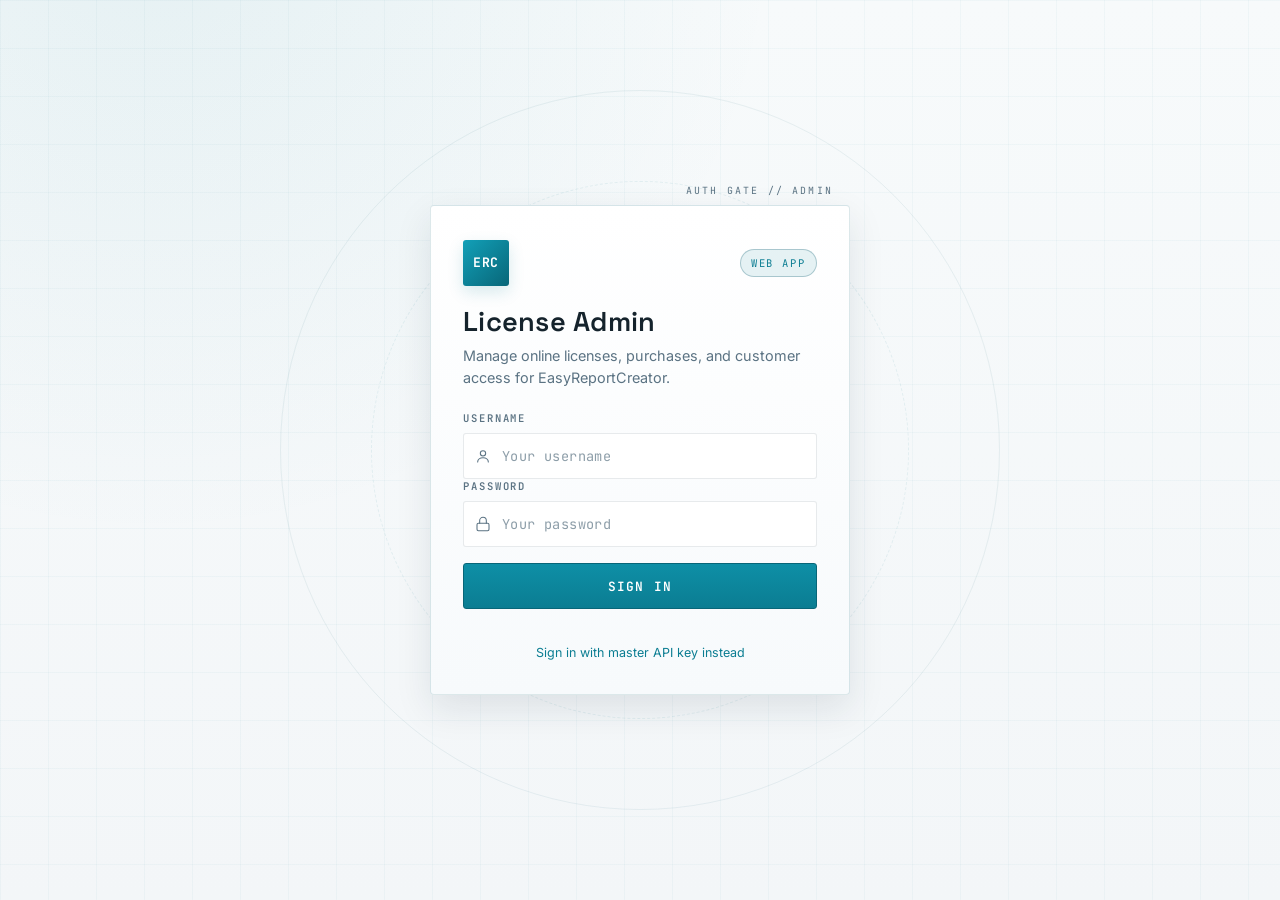
==== commit f8620652: "Switch License Admin to light theme and add illustrated operator guide. Co-authored-by: Cursor <curs" ====
--- a/website/admin/index.html
+++ b/website/admin/index.html
@@ -3,12 +3,12 @@
 <head>
   <meta charset="utf-8">
   <meta name="viewport" content="width=device-width, initial-scale=1">
-  <meta name="color-scheme" content="dark">
+  <meta name="color-scheme" content="light">
   <title>License Admin — EasyReportCreator</title>
   <link rel="preconnect" href="https://fonts.googleapis.com">
   <link rel="preconnect" href="https://fonts.gstatic.com" crossorigin>
   <link href="https://fonts.googleapis.com/css2?family=Inter:wght@400;500;600;700&family=Space+Grotesk:wght@500;600;700&family=JetBrains+Mono:wght@400;500;600;700&display=swap" rel="stylesheet">
-  <link rel="stylesheet" href="admin.css?v=20260917f">
+  <link rel="stylesheet" href="admin.css?v=20260926-light">
 </head>
 <body>
   <div id="login-shell" class="login-shell">
--- a/website/admin/admin.css
+++ b/website/admin/admin.css
@@ -1,33 +1,38 @@
 :root {
-  /* Render native widgets (select dropdowns, autofill, spinners, scrollbars)
-     in dark mode so they match the theme. */
-  color-scheme: dark;
-  --bg: #04070b;
-  --bg-soft: #070b11;
-  --panel: #0a0f16;
-  --panel-2: #0d141d;
-  --border: rgba(56, 225, 255, 0.14);
-  --border-strong: rgba(56, 225, 255, 0.32);
-  --hairline: rgba(148, 197, 214, 0.12);
-  --text: #dbe9f0;
-  --muted: #8aa2b4;
-  --accent: #38e1ff;
-  --accent-dim: #19b6d4;
-  --accent-soft: rgba(56, 225, 255, 0.1);
-  --accent-glow: rgba(56, 225, 255, 0.28);
-  --success: #3dedae;
-  --success-soft: rgba(61, 237, 174, 0.12);
-  --warn: #ffb547;
-  --warn-soft: rgba(255, 181, 71, 0.12);
-  --danger: #ff5470;
-  --danger-soft: rgba(255, 84, 112, 0.12);
+  /* Native widgets follow the light admin theme. */
+  color-scheme: light;
+  --bg: #f3f6f8;
+  --bg-soft: #e8eef2;
+  --panel: #ffffff;
+  --panel-2: #f7fafc;
+  --border: rgba(12, 90, 110, 0.14);
+  --border-strong: rgba(12, 90, 110, 0.28);
+  --hairline: rgba(20, 55, 70, 0.1);
+  --text: #15232c;
+  --muted: #5b7383;
+  --accent: #0b7d92;
+  --accent-dim: #086678;
+  --accent-soft: rgba(11, 125, 146, 0.1);
+  --accent-glow: rgba(11, 125, 146, 0.16);
+  --success: #0d8f5b;
+  --success-soft: rgba(13, 143, 91, 0.12);
+  --warn: #b86a00;
+  --warn-soft: rgba(184, 106, 0, 0.12);
+  --danger: #c62845;
+  --danger-soft: rgba(198, 40, 69, 0.1);
+  --danger-fg: #b4233c;
+  --input-bg: #ffffff;
+  --surface-muted: #edf2f5;
+  --overlay: rgba(18, 32, 42, 0.28);
+  --overlay-strong: rgba(15, 30, 40, 0.34);
   --radius: 4px;
   --radius-sm: 3px;
-  --shadow: 0 24px 60px rgba(0, 0, 0, 0.55);
+  --shadow: 0 14px 36px rgba(22, 42, 55, 0.1);
   --sidebar-width: 264px;
   --font-display: "Space Grotesk", "Inter", sans-serif;
   --font-body: "Inter", "Segoe UI", sans-serif;
   --font-mono: "JetBrains Mono", Consolas, monospace;
+  --transition-ui: background 0.18s ease, border-color 0.18s ease, color 0.18s ease, box-shadow 0.18s ease;
 }
 
 * {
@@ -44,10 +49,10 @@
   font-family: var(--font-body);
   font-size: 14px;
   background:
-    linear-gradient(rgba(56, 225, 255, 0.025) 1px, transparent 1px),
-    linear-gradient(90deg, rgba(56, 225, 255, 0.025) 1px, transparent 1px),
-    radial-gradient(circle at 12% -10%, rgba(56, 225, 255, 0.07), transparent 42%),
-    linear-gradient(180deg, var(--bg) 0%, #060a10 100%);
+    linear-gradient(rgba(11, 125, 146, 0.035) 1px, transparent 1px),
+    linear-gradient(90deg, rgba(11, 125, 146, 0.035) 1px, transparent 1px),
+    radial-gradient(circle at 12% -10%, rgba(11, 125, 146, 0.08), transparent 42%),
+    linear-gradient(180deg, #f7fafb 0%, var(--bg) 100%);
   background-size: 48px 48px, 48px 48px, auto, auto;
   color: var(--text);
   -webkit-font-smoothing: antialiased;
@@ -69,7 +74,7 @@
 }
 
 ::selection {
-  background: rgba(56, 225, 255, 0.28);
+  background: rgba(11, 125, 146, 0.18);
 }
 
 ::-webkit-scrollbar {
@@ -78,7 +83,7 @@
 }
 
 ::-webkit-scrollbar-thumb {
-  background: rgba(56, 225, 255, 0.16);
+  background: rgba(11, 125, 146, 0.22);
   border: 3px solid var(--bg);
   border-radius: 8px;
 }
@@ -113,24 +118,24 @@
   content: "";
   position: absolute;
   inset: 90px;
-  border: 1px dashed rgba(56, 225, 255, 0.12);
+  border: 1px dashed rgba(11, 125, 146, 0.16);
   border-radius: 999px;
 }
 
 .login-glow::after {
   inset: 200px;
   border-style: solid;
-  border-color: rgba(56, 225, 255, 0.08);
+  border-color: rgba(11, 125, 146, 0.12);
 }
 
 .login-card {
   position: relative;
   width: min(420px, 100%);
   padding: 34px 32px 30px;
-  background: linear-gradient(180deg, rgba(13, 20, 29, 0.92), rgba(8, 12, 18, 0.96));
+  background: linear-gradient(180deg, #ffffff, #f7fafc);
   border: 1px solid var(--border);
   border-radius: var(--radius);
-  box-shadow: var(--shadow), inset 0 1px 0 rgba(56, 225, 255, 0.08);
+  box-shadow: var(--shadow), inset 0 1px 0 rgba(255, 255, 255, 0.9);
 }
 
 .login-card::before {
@@ -170,10 +175,10 @@
   font-weight: 700;
   font-size: 0.82rem;
   letter-spacing: 0.06em;
-  color: var(--bg);
-  background: linear-gradient(135deg, var(--accent), var(--accent-dim));
-  border-radius: var(--radius-sm);
-  box-shadow: 0 0 22px var(--accent-glow);
+  color: #ffffff;
+  background: linear-gradient(135deg, #12a0b8, var(--accent-dim));
+  border-radius: var(--radius-sm);
+  box-shadow: 0 6px 16px var(--accent-glow);
 }
 
 .brand-mark.small {
@@ -249,7 +254,7 @@
   width: 100%;
   height: 46px;
   padding: 0 44px 0 38px;
-  background: rgba(4, 8, 12, 0.7);
+  background: var(--input-bg);
   border: 1px solid var(--hairline);
   border-radius: var(--radius-sm);
   color: var(--text);
@@ -262,11 +267,11 @@
 .login-input-wrap input:focus {
   outline: none;
   border-color: var(--accent);
-  box-shadow: 0 0 0 1px var(--accent), 0 0 18px rgba(56, 225, 255, 0.14);
+  box-shadow: 0 0 0 1px var(--accent), 0 0 0 3px rgba(11, 125, 146, 0.12);
 }
 
 .login-input-wrap input::placeholder {
-  color: rgba(138, 162, 180, 0.6);
+  color: rgba(91, 115, 131, 0.7);
   letter-spacing: 0.03em;
 }
 
@@ -276,9 +281,9 @@
 input:-webkit-autofill:active,
 textarea:-webkit-autofill,
 select:-webkit-autofill {
-  /* Chrome paints autofilled fields white; the inset shadow repaints them dark. */
-  -webkit-box-shadow: 0 0 0 1000px #060b10 inset;
-  box-shadow: 0 0 0 1000px #060b10 inset;
+  /* Keep autofill fill aligned with light input surfaces. */
+  -webkit-box-shadow: 0 0 0 1000px var(--input-bg) inset;
+  box-shadow: 0 0 0 1000px var(--input-bg) inset;
   -webkit-text-fill-color: var(--text);
   caret-color: var(--text);
   border: 1px solid var(--hairline);
@@ -287,7 +292,7 @@
 
 /* Native selects (role pickers etc.) and their dropdown lists. */
 select {
-  background-color: rgba(4, 8, 12, 0.7);
+  background-color: var(--input-bg);
   color: var(--text);
   border: 1px solid var(--hairline);
   border-radius: var(--radius-sm);
@@ -313,7 +318,8 @@
 
 /* Search fields: keep the native clear button from rendering light. */
 input[type="search"]::-webkit-search-cancel-button {
-  filter: invert(0.7);
+  filter: none;
+  opacity: 0.55;
 }
 
 .login-toggle-key {
@@ -378,14 +384,15 @@
 }
 
 .btn-primary {
-  background: linear-gradient(180deg, rgba(56, 225, 255, 0.16), rgba(56, 225, 255, 0.06));
-  border-color: var(--border-strong);
-  color: var(--accent);
+  background: linear-gradient(180deg, #0e8fa6, var(--accent));
+  border-color: var(--accent-dim);
+  color: #ffffff;
 }
 
 .btn-primary:hover {
-  background: linear-gradient(180deg, rgba(56, 225, 255, 0.26), rgba(56, 225, 255, 0.1));
-  box-shadow: 0 0 18px rgba(56, 225, 255, 0.2);
+  background: linear-gradient(180deg, #12a0b8, #0b7d92);
+  box-shadow: 0 4px 14px var(--accent-glow);
+  color: #ffffff;
 }
 
 .btn-secondary {
@@ -405,13 +412,13 @@
 
 .btn-danger {
   background: var(--danger-soft);
-  border-color: rgba(255, 84, 112, 0.35);
-  color: #ff8ba0;
+  border-color: rgba(198, 40, 69, 0.28);
+  color: var(--danger-fg);
 }
 
 .btn-danger:hover {
-  background: rgba(255, 84, 112, 0.2);
-  box-shadow: 0 0 16px rgba(255, 84, 112, 0.18);
+  background: rgba(198, 40, 69, 0.14);
+  box-shadow: 0 2px 8px rgba(198, 40, 69, 0.12);
 }
 
 .btn-small {
@@ -488,13 +495,13 @@
 }
 
 .inline-message.error {
-  border-color: rgba(255, 84, 112, 0.4);
+  border-color: rgba(198, 40, 69, 0.32);
   background: var(--danger-soft);
-  color: #ff9aac;
+  color: var(--danger-fg);
 }
 
 .inline-message.success {
-  border-color: rgba(61, 237, 174, 0.4);
+  border-color: rgba(13, 143, 91, 0.32);
   background: var(--success-soft);
   color: var(--success);
 }
@@ -512,7 +519,7 @@
   top: 0;
   height: 100vh;
   padding: 20px 16px;
-  background: linear-gradient(180deg, rgba(7, 11, 17, 0.98), rgba(5, 8, 12, 0.99));
+  background: linear-gradient(180deg, rgba(255, 255, 255, 0.96), rgba(247, 250, 252, 0.98));
   border-right: 1px solid var(--border);
   display: flex;
   flex-direction: column;
@@ -588,7 +595,7 @@
 
 .nav-item:hover {
   color: var(--text);
-  background: rgba(56, 225, 255, 0.05);
+  background: var(--accent-soft);
 }
 
 .nav-item.active {
@@ -605,7 +612,7 @@
   bottom: 8px;
   width: 2px;
   background: var(--accent);
-  box-shadow: 0 0 12px var(--accent-glow);
+  box-shadow: none;
 }
 
 .nav-icon {
@@ -635,7 +642,7 @@
   font-family: var(--font-mono);
   font-size: 0.66rem;
   font-weight: 700;
-  color: var(--bg);
+  color: #ffffff;
   background: var(--warn);
   border-radius: 2px;
 }
@@ -649,7 +656,7 @@
 .sidebar-backdrop {
   position: fixed;
   inset: 0;
-  background: rgba(0, 0, 0, 0.6);
+  background: var(--overlay);
   z-index: 25;
 }
 
@@ -670,7 +677,7 @@
   justify-content: space-between;
   gap: 16px;
   padding: 18px 28px;
-  background: rgba(4, 7, 11, 0.85);
+  background: rgba(255, 255, 255, 0.88);
   border-bottom: 1px solid var(--border);
   backdrop-filter: blur(10px);
 }
@@ -727,11 +734,11 @@
   font-size: 0.54rem;
   font-weight: 700;
   line-height: 1;
-  color: var(--bg);
+  color: #ffffff;
   background: var(--warn);
-  border: 1px solid var(--bg);
+  border: 1px solid #ffffff;
   border-radius: 2px;
-  box-shadow: 0 0 6px rgba(255, 181, 71, 0.45);
+  box-shadow: 0 1px 3px rgba(184, 106, 0, 0.25);
 }
 
 /* ---------- Content / views ---------- */
@@ -822,7 +829,7 @@
 
 .stat-card.accent .stat-value {
   color: var(--accent);
-  text-shadow: 0 0 22px var(--accent-glow);
+  text-shadow: none;
 }
 
 .stat-card.warn .stat-value,
@@ -834,7 +841,7 @@
 
 .panel {
   padding: 20px;
-  background: linear-gradient(180deg, rgba(13, 20, 29, 0.6), rgba(9, 14, 20, 0.75));
+  background: linear-gradient(180deg, #ffffff, var(--panel-2));
   border: 1px solid var(--hairline);
   border-radius: var(--radius);
   margin-bottom: 18px;
@@ -883,7 +890,7 @@
 /* ---------- Notifications panel ---------- */
 
 .notification-panel {
-  border-color: rgba(255, 181, 71, 0.28);
+  border-color: rgba(184, 106, 0, 0.28);
 }
 
 .notification-list {
@@ -898,7 +905,7 @@
   gap: 14px;
   width: 100%;
   padding: 13px 14px;
-  background: rgba(4, 8, 12, 0.55);
+  background: var(--surface-muted);
   border: 1px solid var(--hairline);
   border-left: 2px solid var(--warn);
   border-radius: var(--radius-sm);
@@ -909,7 +916,7 @@
 }
 
 .notification-item:hover {
-  background: rgba(56, 225, 255, 0.05);
+  background: var(--accent-soft);
   border-color: var(--border-strong);
   border-left-color: var(--warn);
 }
@@ -994,12 +1001,12 @@
 .activity-icon.warn {
   color: var(--warn);
   background: var(--warn-soft);
-  border-color: rgba(255, 181, 71, 0.3);
+  border-color: rgba(184, 106, 0, 0.3);
 }
 
 .activity-icon.gray {
   color: var(--muted);
-  background: rgba(109, 132, 150, 0.1);
+  background: rgba(91, 115, 131, 0.1);
 }
 
 .activity-copy {
@@ -1043,7 +1050,7 @@
   display: grid;
   gap: 4px;
   padding: 14px 16px;
-  background: rgba(4, 8, 12, 0.55);
+  background: var(--surface-muted);
   border: 1px solid var(--hairline);
   border-radius: var(--radius-sm);
   color: var(--text);
@@ -1098,7 +1105,7 @@
   min-width: 220px;
   height: 40px;
   padding: 0 14px;
-  background: rgba(4, 8, 12, 0.7);
+  background: var(--input-bg);
   border: 1px solid var(--hairline);
   border-radius: var(--radius-sm);
   color: var(--text);
@@ -1115,14 +1122,14 @@
 }
 
 .search-input::placeholder {
-  color: rgba(138, 162, 180, 0.55);
+  color: rgba(91, 115, 131, 0.65);
 }
 
 .filter-tabs {
   display: inline-flex;
   padding: 3px;
   gap: 3px;
-  background: rgba(4, 8, 12, 0.7);
+  background: var(--input-bg);
   border: 1px solid var(--hairline);
   border-radius: var(--radius-sm);
 }
@@ -1176,7 +1183,7 @@
   letter-spacing: 0.18em;
   text-transform: uppercase;
   color: var(--muted);
-  background: rgba(4, 8, 12, 0.75);
+  background: var(--surface-muted);
   border-bottom: 1px solid var(--border);
   white-space: nowrap;
 }
@@ -1192,7 +1199,7 @@
 }
 
 .data-table tbody tr:hover {
-  background: rgba(56, 225, 255, 0.045);
+  background: var(--accent-soft);
 }
 
 .data-table tbody tr:last-child td {
@@ -1249,25 +1256,25 @@
 .badge-success {
   color: var(--success);
   background: var(--success-soft);
-  border-color: rgba(61, 237, 174, 0.35);
+  border-color: rgba(13, 143, 91, 0.28);
 }
 
 .badge-danger {
-  color: #ff8ba0;
+  color: var(--danger-fg);
   background: var(--danger-soft);
-  border-color: rgba(255, 84, 112, 0.35);
+  border-color: rgba(198, 40, 69, 0.28);
 }
 
 .badge-warn {
   color: var(--warn);
   background: var(--warn-soft);
-  border-color: rgba(255, 181, 71, 0.35);
+  border-color: rgba(184, 106, 0, 0.32);
 }
 
 .badge-neutral {
   color: var(--muted);
-  background: rgba(109, 132, 150, 0.1);
-  border-color: rgba(109, 132, 150, 0.3);
+  background: rgba(91, 115, 131, 0.1);
+  border-color: rgba(91, 115, 131, 0.28);
 }
 
 /* ---------- Empty state ---------- */
@@ -1308,7 +1315,7 @@
   min-width: 260px;
   max-width: 380px;
   padding: 13px 16px;
-  background: rgba(7, 11, 17, 0.97);
+  background: var(--panel);
   border: 1px solid var(--border);
   border-left: 2px solid var(--accent);
   border-radius: var(--radius-sm);
@@ -1342,7 +1349,7 @@
 .drawer-backdrop {
   position: fixed;
   inset: 0;
-  background: rgba(2, 4, 7, 0.72);
+  background: var(--overlay-strong);
   backdrop-filter: blur(3px);
   z-index: 60;
 }
@@ -1355,7 +1362,7 @@
   background: linear-gradient(180deg, var(--panel-2), var(--panel));
   border: 1px solid var(--border);
   border-radius: var(--radius);
-  box-shadow: var(--shadow), inset 0 1px 0 rgba(56, 225, 255, 0.08);
+  box-shadow: var(--shadow), inset 0 1px 0 rgba(255, 255, 255, 0.85);
 }
 
 .modal.modal-request {
@@ -1447,7 +1454,7 @@
 .form-field input[type="password"] {
   height: 42px;
   padding: 0 13px;
-  background: rgba(4, 8, 12, 0.7);
+  background: var(--input-bg);
   border: 1px solid var(--hairline);
   border-radius: var(--radius-sm);
   color: var(--text);
@@ -1497,7 +1504,7 @@
   align-items: flex-start;
   gap: 12px;
   padding: 13px 14px;
-  background: rgba(4, 8, 12, 0.55);
+  background: var(--surface-muted);
   border: 1px solid var(--hairline);
   border-radius: var(--radius-sm);
   cursor: pointer;
@@ -1550,7 +1557,7 @@
   border: 1px solid var(--hairline);
   border-left: 2px solid var(--accent);
   border-radius: var(--radius-sm);
-  background: rgba(4, 8, 12, 0.55);
+  background: var(--surface-muted);
 }
 
 .request-hero-main {
@@ -1613,7 +1620,7 @@
   padding: 12px 14px;
   border: 1px solid var(--hairline);
   border-radius: var(--radius-sm);
-  background: rgba(4, 8, 12, 0.4);
+  background: var(--surface-muted);
 }
 
 .request-fact strong {
@@ -1626,7 +1633,7 @@
   padding: 13px 14px;
   border: 1px solid var(--hairline);
   border-radius: var(--radius-sm);
-  background: rgba(4, 8, 12, 0.4);
+  background: var(--surface-muted);
 }
 
 .request-message-card p {
@@ -1642,7 +1649,7 @@
   padding: 16px;
   border: 1px solid var(--border);
   border-radius: var(--radius-sm);
-  background: linear-gradient(180deg, rgba(56, 225, 255, 0.05), rgba(4, 8, 12, 0.3));
+  background: linear-gradient(180deg, var(--accent-soft), var(--panel-2));
 }
 
 .request-approval-header h4 {
@@ -1670,7 +1677,7 @@
   display: grid;
   gap: 8px;
   padding: 14px;
-  border: 1px solid rgba(61, 237, 174, 0.35);
+  border: 1px solid rgba(13, 143, 91, 0.28);
   border-radius: var(--radius-sm);
   background: var(--success-soft);
   justify-items: start;
@@ -1700,14 +1707,14 @@
   padding: 12px 14px;
   border: 1px solid var(--border);
   border-radius: var(--radius-sm);
-  background: rgba(4, 8, 12, 0.6);
+  background: var(--surface-muted);
   color: var(--accent);
   font-size: 0.92rem;
   word-break: break-all;
 }
 
 .confirm-warning {
-  color: #ff8ba0 !important;
+  color: var(--danger-fg) !important;
   font-family: var(--font-mono);
   font-size: 0.72rem !important;
   letter-spacing: 0.08em;
@@ -1753,7 +1760,7 @@
   padding: 16px;
   border: 1px solid var(--hairline);
   border-radius: var(--radius-sm);
-  background: rgba(4, 8, 12, 0.4);
+  background: var(--surface-muted);
   margin-bottom: 14px;
 }
 
@@ -1797,14 +1804,14 @@
 }
 
 .drawer-danger-zone {
-  border-color: rgba(255, 84, 112, 0.3);
+  border-color: rgba(198, 40, 69, 0.25);
 }
 
 .drawer-danger-zone h3 {
   margin: 0;
   font-family: var(--font-display);
   font-size: 0.9rem;
-  color: #ff8ba0;
+  color: var(--danger-fg);
 }
 
 .drawer-danger-zone p {
@@ -1950,7 +1957,7 @@
 
 .form-field textarea {
   padding: 10px 13px;
-  background: rgba(4, 8, 12, 0.7);
+  background: var(--input-bg);
   border: 1px solid var(--hairline);
   border-radius: var(--radius-sm);
   color: var(--text);
@@ -1981,7 +1988,7 @@
   padding: 12px;
   border: 1px solid var(--hairline);
   border-radius: var(--radius);
-  background: rgba(4, 8, 12, 0.45);
+  background: var(--surface-muted);
 }
 
 .mini-item-main {
@@ -2017,7 +2024,7 @@
   margin-top: 14px;
   padding: 10px 12px;
   border-left: 2px solid var(--accent-dim);
-  background: rgba(4, 8, 12, 0.45);
+  background: var(--surface-muted);
   color: var(--muted);
   font-size: 0.8rem;
   white-space: pre-wrap;
